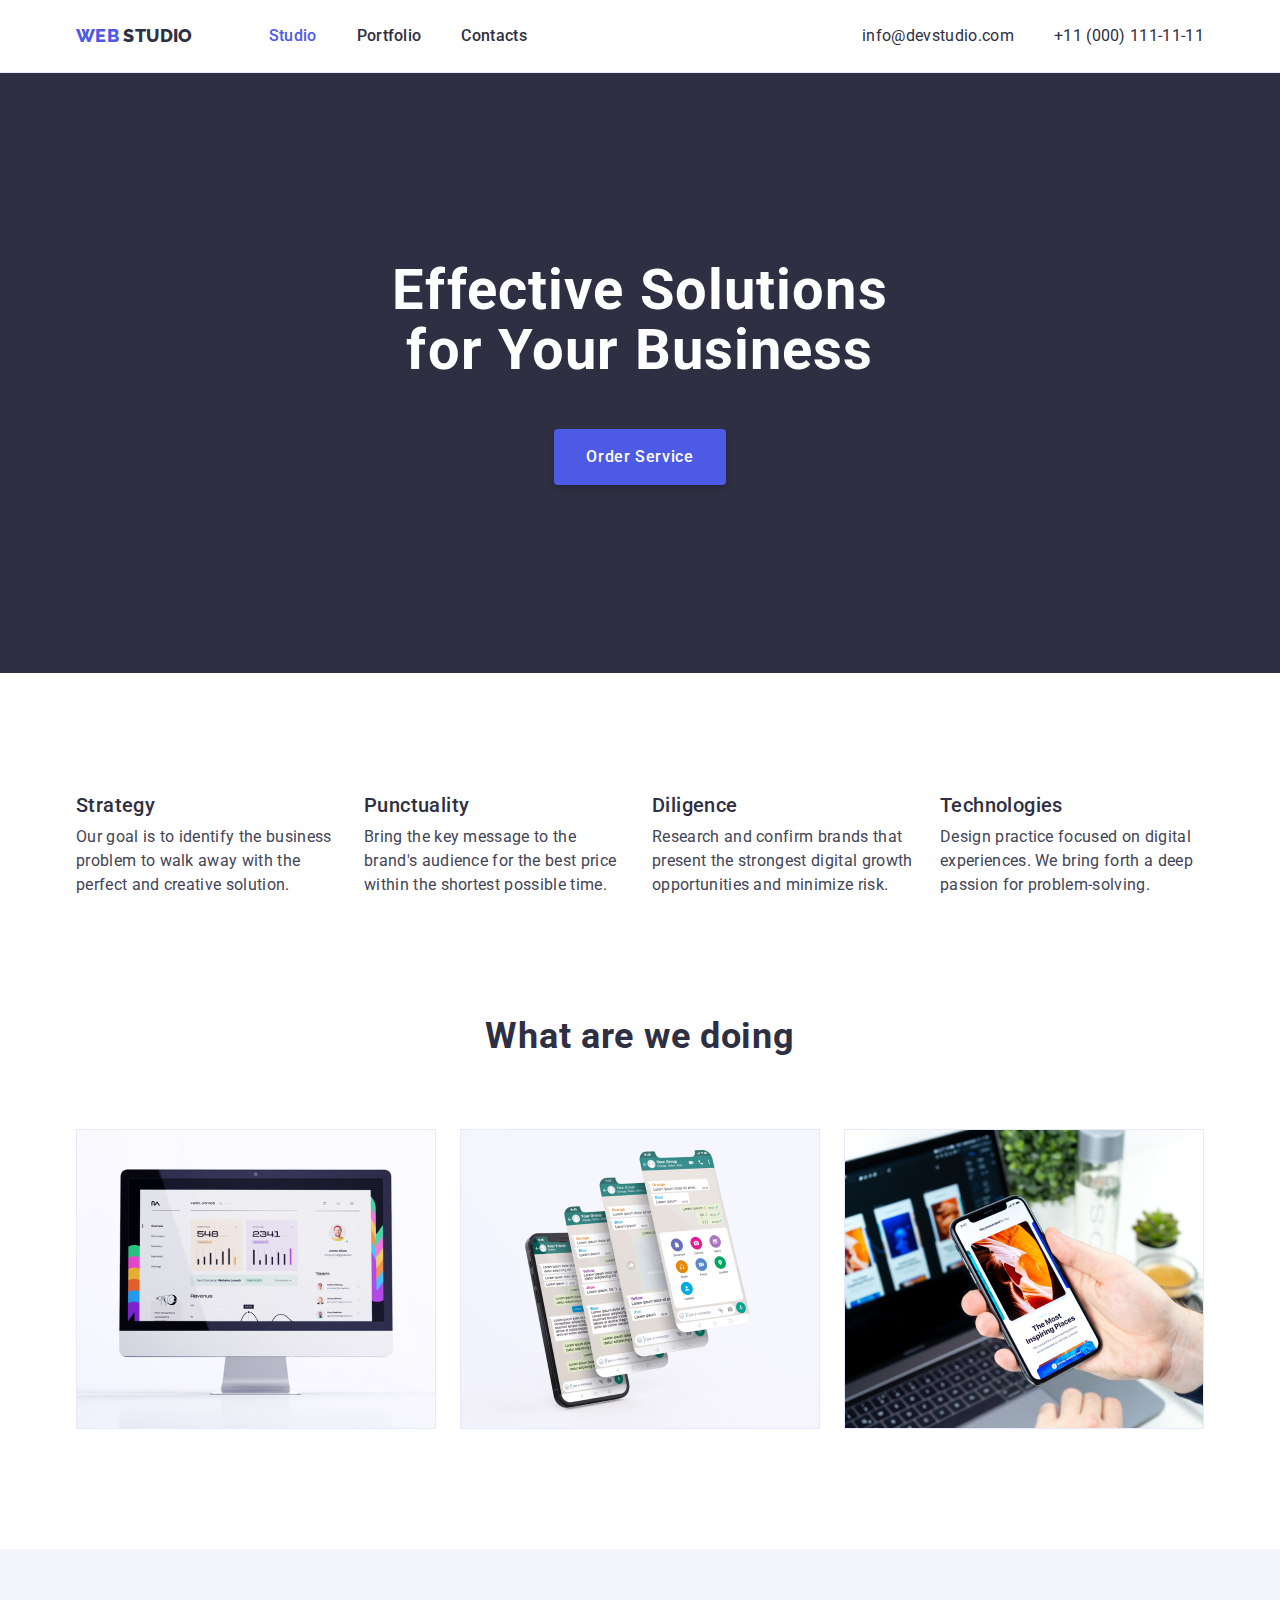
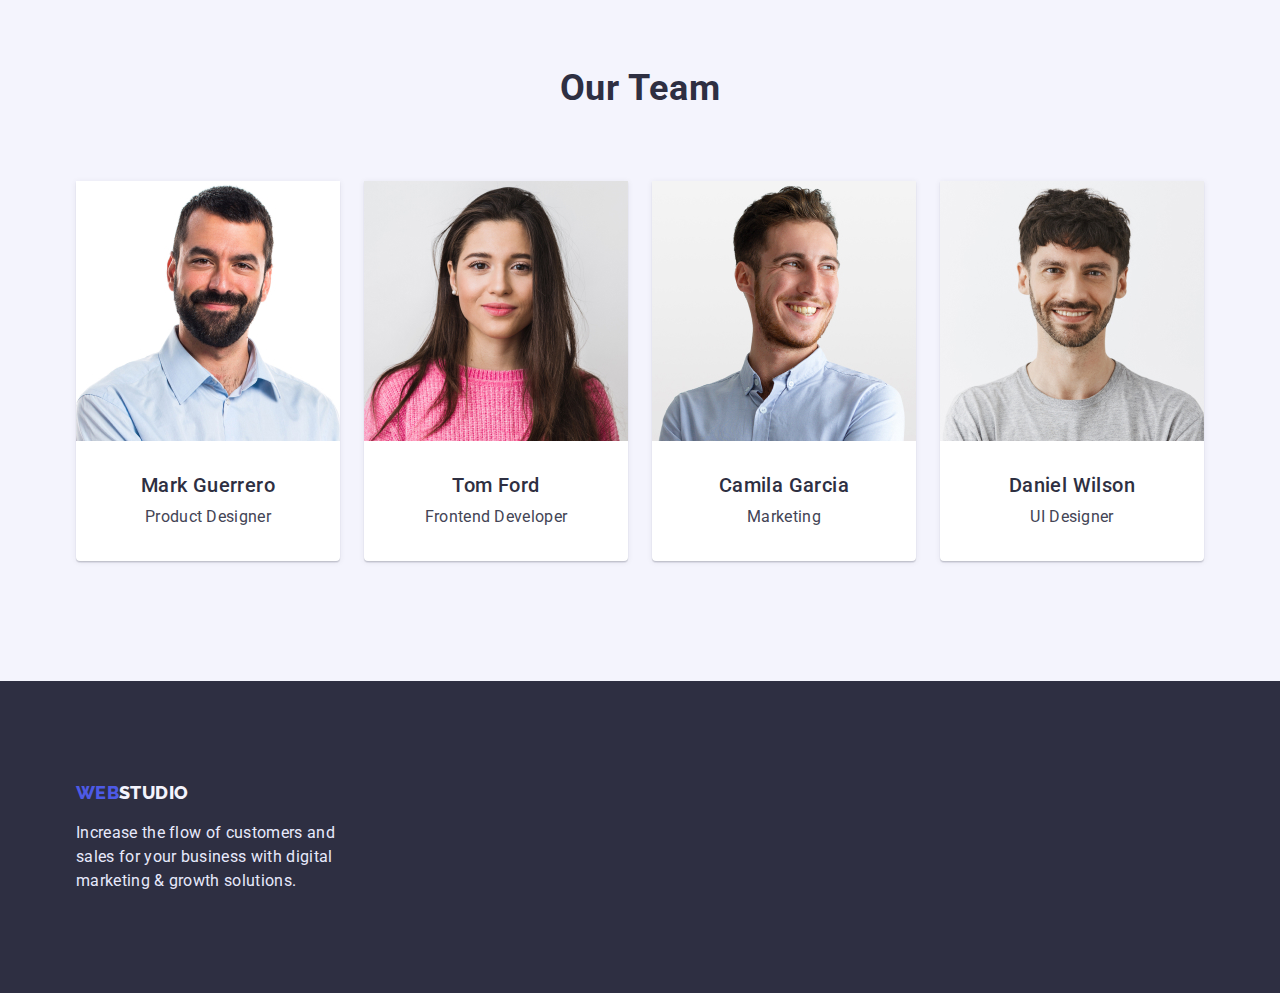
==== index.html @ 1e1773e6 "Initial commit" ====
<!DOCTYPE html>
<html lang="en">
	<head>
		<meta charset="UTF-8" />
		<meta http-equiv="X-UA-Compatible" content="IE=edge" />
		<meta name="viewport" content="width=device-width, initial-scale=1.0" />
		<title>Студія</title>
		<link rel="preconnect" href="https://fonts.googleapis.com" />
		<link rel="preconnect" href="https://fonts.gstatic.com" crossorigin />
		<link
			href="https://fonts.googleapis.com/css2?family=Raleway:wght@800&family=Roboto:wght@400;500;700;900&display=swap"
			rel="stylesheet"
		/>
		<link
			rel="stylesheet"
			href="https://cdnjs.cloudflare.com/ajax/libs/modern-normalize/1.1.0/modern-normalize.min.css"
		/>
		<link rel="stylesheet" href="./css/styles.css" />
	</head>
	<body>
		<header class="header-forborder">
			<div class="container header-full">
				<nav class="header">
					<a href="index.html" class="logo">
						<span>WEB</span>
						STUDIO
					</a>
					<ul class="header-nav">
						<li><a href="index.html" class="current">Studio</a></li>
						<li><a href="portfolio.html">Portfolio</a></li>
						<li><a href="#">Contacts</a></li>
					</ul>
				</nav>
				<ul class="contacts">
					<li><a href="mailto:info@devstudio.com">info@devstudio.com</a></li>
					<li><a href="tel:+110001111111">+11 (000) 111-11-11</a></li>
				</ul>
			</div>
		</header>
		<main>
			<section class="business">
				<div class="business-inside container">
					<h1>Effective Solutions for Your Business</h1>
					<button type="button" class="button-order">Order Service</button>
				</div>
			</section>
			<section class="advantages">
				<div class="container">
					<h2 class="visually-hidden">Our advantages</h2>
					<ul>
						<li class="advantages-content">
							<h3>Strategy</h3>
							<p class="advantages-text">
								Our goal is to identify the business problem to walk away with the perfect and creative solution.
							</p>
						</li>
						<li class="advantages-content">
							<h3>Punctuality</h3>
							<p class="advantages-text">
								Bring the key message to the brand's audience for the best price within the shortest possible time.
							</p>
						</li>
						<li class="advantages-content">
							<h3>Diligence</h3>
							<p class="advantages-text">
								Research and confirm brands that present the strongest digital growth opportunities and minimize risk.
							</p>
						</li>
						<li class="advantages-content">
							<h3>Technologies</h3>
							<p class="advantages-text">
								Design practice focused on digital experiences. We bring forth a deep passion for problem-solving.
							</p>
						</li>
					</ul>
				</div>
			</section>
			<section class="what-doing">
				<div class="container">
					<h2>What are we doing</h2>
					<ul class="what-doing-img">
						<li><img src="./images/img1.jpg" alt="Sites" width="360" /></li>
						<li><img src="./images/img2.jpg" alt="Apps" width="360" /></li>
						<li><img src="./images/img3.jpg" alt="Landin pages" width="360" /></li>
					</ul>
				</div>
			</section>
			<section class="team">
				<div class="container">
					<h2>Our Team</h2>

					<ul>
						<li>
							<img src="./images/team1.jpg" alt="Photo of Mark Guerrero" width="264" />
							<div class="team-card-content">
								<h3>Mark Guerrero</h3>
								<p>Product Designer</p>
							</div>
						</li>
						<li>
							<img src="./images/team2.jpg" alt="Photo of Tom Ford" width="264" />
							<div class="team-card-content">
								<h3>Tom Ford</h3>
								<p>Frontend Developer</p>
							</div>
						</li>
						<li>
							<img src="./images/team3.jpg" alt="Photo of Camila Garcia" width="264" />
							<div class="team-card-content">
								<h3>Camila Garcia</h3>
								<p>Marketing</p>
							</div>
						</li>
						<li>
							<img src="./images/team4.jpg" alt="Photo of Daniel Wilson" width="264" />
							<div class="team-card-content">
								<h3>Daniel Wilson</h3>
								<p>UI Designer</p>
							</div>
						</li>
					</ul>
				</div>
			</section>
		</main>
		<footer>
			<div class="container">
				<a href="index.html" class="logo">
					<span>WEB</span>
					STUDIO
				</a>
				<p class="footer-text">
					Increase the flow of customers and sales for your business with digital marketing & growth solutions.
				</p>
			</div>
		</footer>
	</body>
</html>
---- css/styles.css ----
:root {
	--main-font: "Roboto", sans-serif;
	--secondary-font: "Raleway", sans-serif;

	--primary-bgc: #ffffff;
	--primary-text-color: #ffffff;
	--main-dark: #434455;
	--color-header: #2e2f42;
	--color-h: #2e2f42;
	--footer-bgc: #2e2f42;
	--footer-logo-color: #f4f4fd;
	--footer-text-color: #e7e9fc;
	--portfolio-team-bgc: #f4f4fd;
	--main-blue: #4d5ae5;
	--button-after: #404bbf;
	--order-button-hover: #404bbf;
	--nav-active: #404bbf;

	--card-left-gap: 24px;
	--card-top-gap: 48px;
}

/* Container */

.container {
	margin: 0 auto;
	padding: 0 15px;
	width: 1158px;
}

/* стилі = 0 */

h1,
h2,
h3,
h4,
h5,
h6,
ul,
p {
	margin: 0;
	padding: 0;
}

img {
	display: block;
	max-width: 100%;
	height: auto;
}

.section {
	padding-top: 120px;
	padding-bottom: 120px;
}

body {
	font-family: var(--main-font);
	color: var(--main-dark);
	background-color: var(--primary-bgc);
	font-size: 16px;
	letter-spacing: 0.02em;
}
.logo {
	font-family: var(--secondary-font);
	font-weight: 800;
	font-size: 18px;
	line-height: 1.3333;
	letter-spacing: 0.02em;
	color: var(--color-header);

	display: flex;
	margin-right: 76px;
}
footer .logo {
	color: var(--footer-logo-color);

	margin-bottom: 16px;
}
.logo > span {
	color: var(--main-blue);
}
.logo:visited {
	color: var(--color-header);
}
footer .logo:visited {
	color: var(--footer-logo-color);
}

.header-full {
	display: flex;
	align-items: center;
}

.header {
	display: flex;
}
.header-nav {
	display: flex;

	font-weight: 500;
}

.header-forborder {
	border-bottom: 1px solid var(--footer-text-color);
}

.contacts {
	display: flex;

	margin-left: auto;
}
.contacts li + li {
	margin-left: 40px;
}
.header-full a {
	padding: 24px 0;
	display: block;
}
.header-nav li:not(:last-child) {
	margin-right: 40px;
}

.header-nav a,
.contacts a {
	color: var(--color-header);

	line-height: 1.5;
}

.header-nav a.current {
	color: var(--main-blue);
}

.header-nav a:active,
.header-nav a:focus,
.contacts a:active,
.contacts a:focus,
.header-nav a:hover,
.contacts a:hover {
	color: var(--nav-active);
}

p {
	line-height: 1.5;
}

li {
	list-style-type: none;
}
a {
	text-decoration: none;
}
.business,
footer {
	background-color: var(--footer-bgc);
}
.business {
	padding: 188px 0;
	text-align: center;
}
.business h1 {
	font-weight: 700;
	font-size: 56px;
	line-height: 1.07;
	letter-spacing: 0.02em;
	color: var(--primary-text-color);

	width: 496px;
	margin-bottom: 48px;
	display: block;

	margin-left: auto;
	margin-right: auto;
}

.button-order {
	display: inline-block;
	min-width: 169px;
	height: 56px;

	font-weight: 500;
	color: var(--primary-text-color);
	background-color: var(--main-blue);
	cursor: pointer;
	font-family: var(--main-font);
	font-weight: 500;
	font-size: 16px;
	line-height: 1.5;
	letter-spacing: 0.04em;
	text-align: center;

	border: 0;
	padding: 16px 32px;
	box-shadow: 0px 4px 4px rgba(0, 0, 0, 0.15);
	border-radius: 4px;
}
.button-order:hover {
	background-color: var(--order-button-hover);
}

.advantages {
	padding: 120px 0;
}
.advantages ul {
	display: flex;
	gap: 24px;
}
.advantages-content {
	width: 264px;
}

.advantages-content h3 {
	margin-bottom: 8px;
}
.advantages-text {
	line-height: 1.5;
}

.what-doing-img {
	display: flex;
}
.what-doing-img li + li {
	margin-left: 24px;
}

.what-doing {
	padding-bottom: 120px;
}

.h2-team-centet {
	text-align: center;
}

.team ul {
	display: flex;
}

.team li {
	width: 264px;
	background-color: var(--primary-bgc);
	box-shadow: 0px 1px 6px rgba(46, 47, 66, 0.08), 0px 1px 1px rgba(46, 47, 66, 0.16), 0px 2px 1px rgba(46, 47, 66, 0.08);
	border-radius: 0px 0px 4px 4px;
}

.team li + li {
	margin-left: 24px;
}

.advantages h2,
.what-doing h2,
.team h2 {
	font-weight: 700;
	font-size: 36px;
	line-height: 1.11;
	letter-spacing: 0.02em;
	color: var(--color-h);
	text-align: center;

	margin-bottom: 72px;
}

.team-card-content {
	padding: 32px 16px;
	text-align: center;
}
.advantages h3,
.team h3 {
	font-weight: 500;
	font-size: 20px;
	line-height: 1.2;
	letter-spacing: 0.02em;
	color: var(--color-h);

	margin-bottom: 8px;
}

.portfolio {
	display: flex;
	margin-bottom: 72px;
	justify-content: center;
}
.portfolio li:not(:last-child) {
	margin-right: 24px;
}
.portfolio-btn {
	box-shadow: 0px 3px 1px rgba(0, 0, 0, 0.1), 0px 2px 1px rgba(0, 0, 0, 0.08), 0px 2px 2px rgba(0, 0, 0, 0.12);
	border-radius: 4px;
	border: 0;
	padding: 12px 24px;

	background-color: var(--portfolio-team-bgc);
	font-weight: 500;
	color: var(--main-blue);
	cursor: pointer;

	font-family: var(--main-font);
	font-weight: 500;
	font-size: 16px;
	line-height: 1.5;
	letter-spacing: 0.04em;
}

.portfolio-btn:hover,
.portfolio-btn:focus {
	color: var(--primary-text-color);
	background-color: var(--main-blue);
}
.cards h2 {
	font-weight: 500;
	font-size: 20px;
	line-height: 1.2;
	letter-spacing: 0.02em;
}
.cards h3 {
	line-height: 1.5;
}

.main-cards {
	padding-top: 96px;
	padding-bottom: 120px;
}

.cards {
	display: flex;
	flex-wrap: wrap;
	gap: 48px 24px;
}

.card-content {
	padding-top: 32px;
	padding-left: 16px;
	padding-bottom: 32px;
	border: 1px solid var(--footer-text-color);
	border-top: 0;
}

.item h2 {
	margin-bottom: 8px;
}

.team {
	background-color: var(--portfolio-team-bgc);
	padding-bottom: 120px;
	padding-top: 120px;
}

footer {
	padding-top: 100px;
	padding-bottom: 100px;
}

.footer-text {
	color: var(--footer-text-color);
	line-height: 1.5;
	width: 264px;
}

.visually-hidden {
	position: absolute;
	width: 1px;
	height: 1px;
	margin: -1px;
	border: 0;
	padding: 0;

	white-space: nowrap;
	clip-path: inset(100%);
	clip: rect(0 0 0 0);
	overflow: hidden;
}
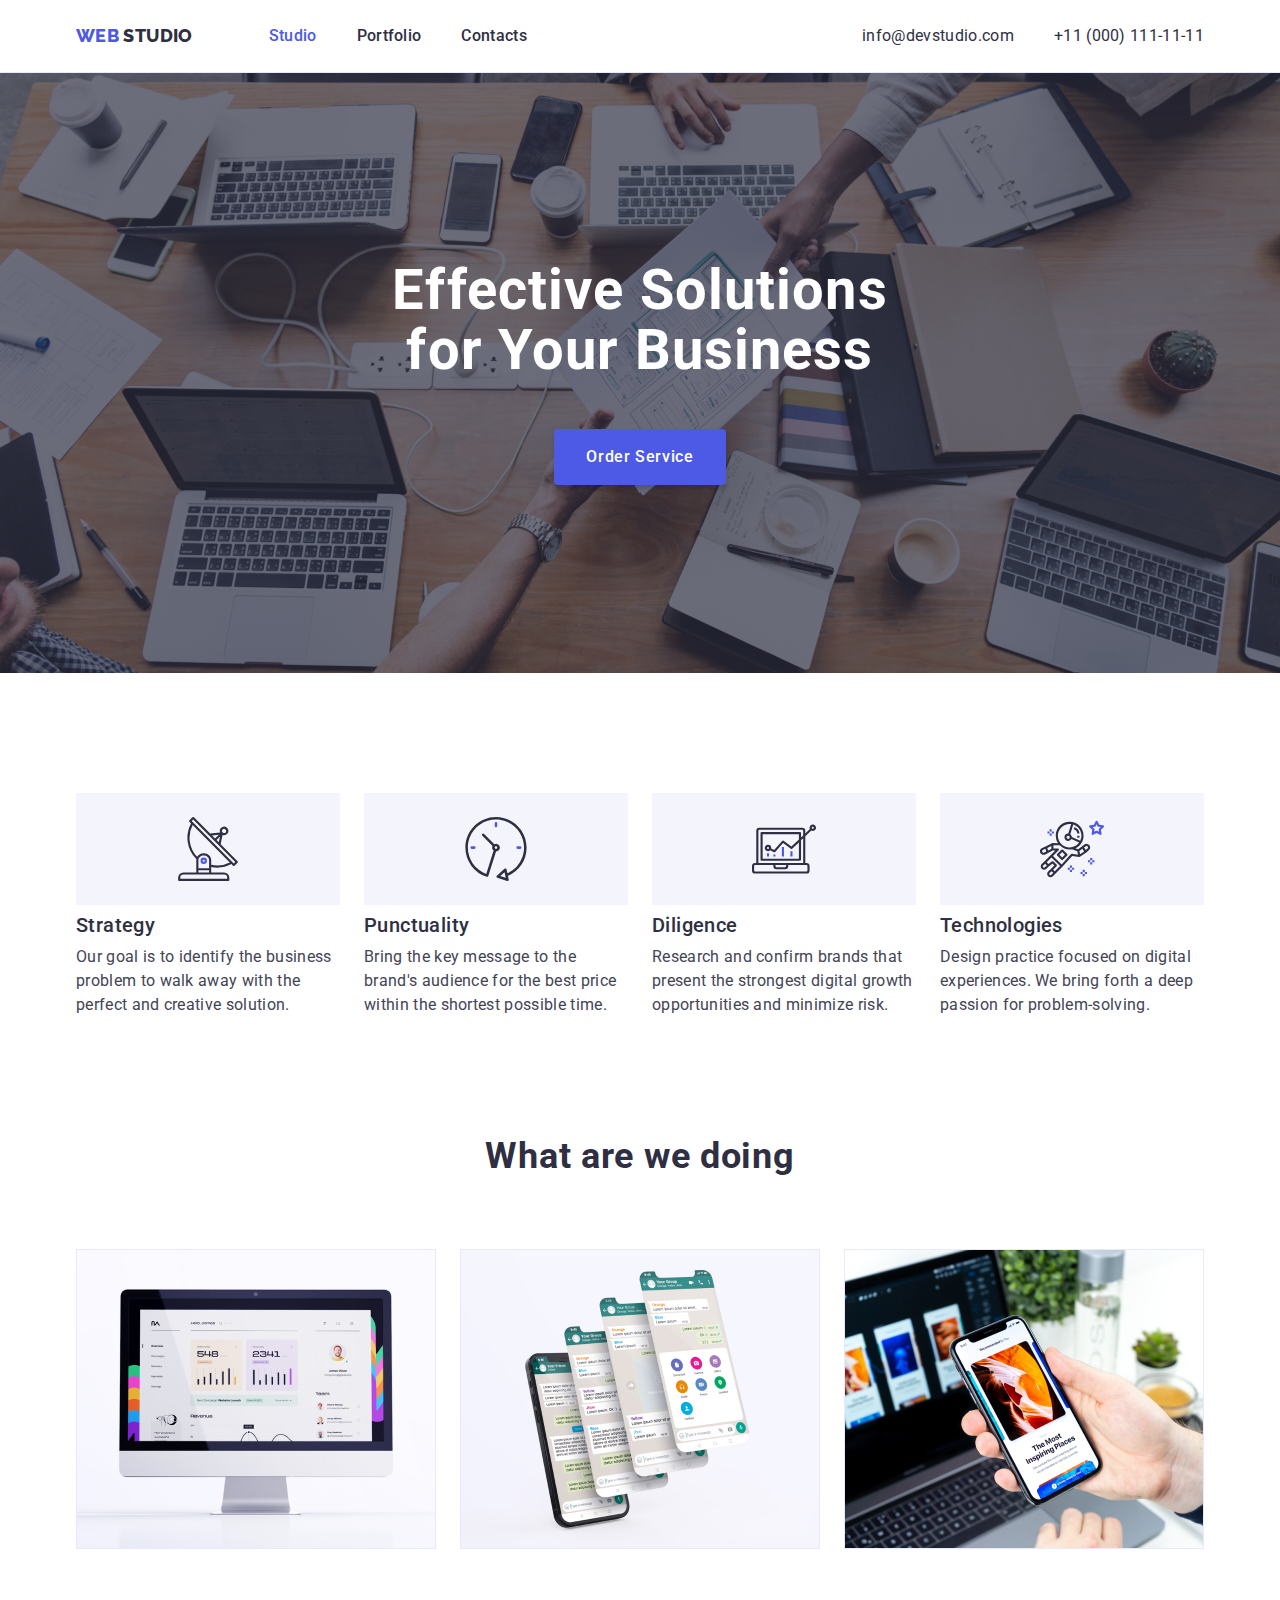
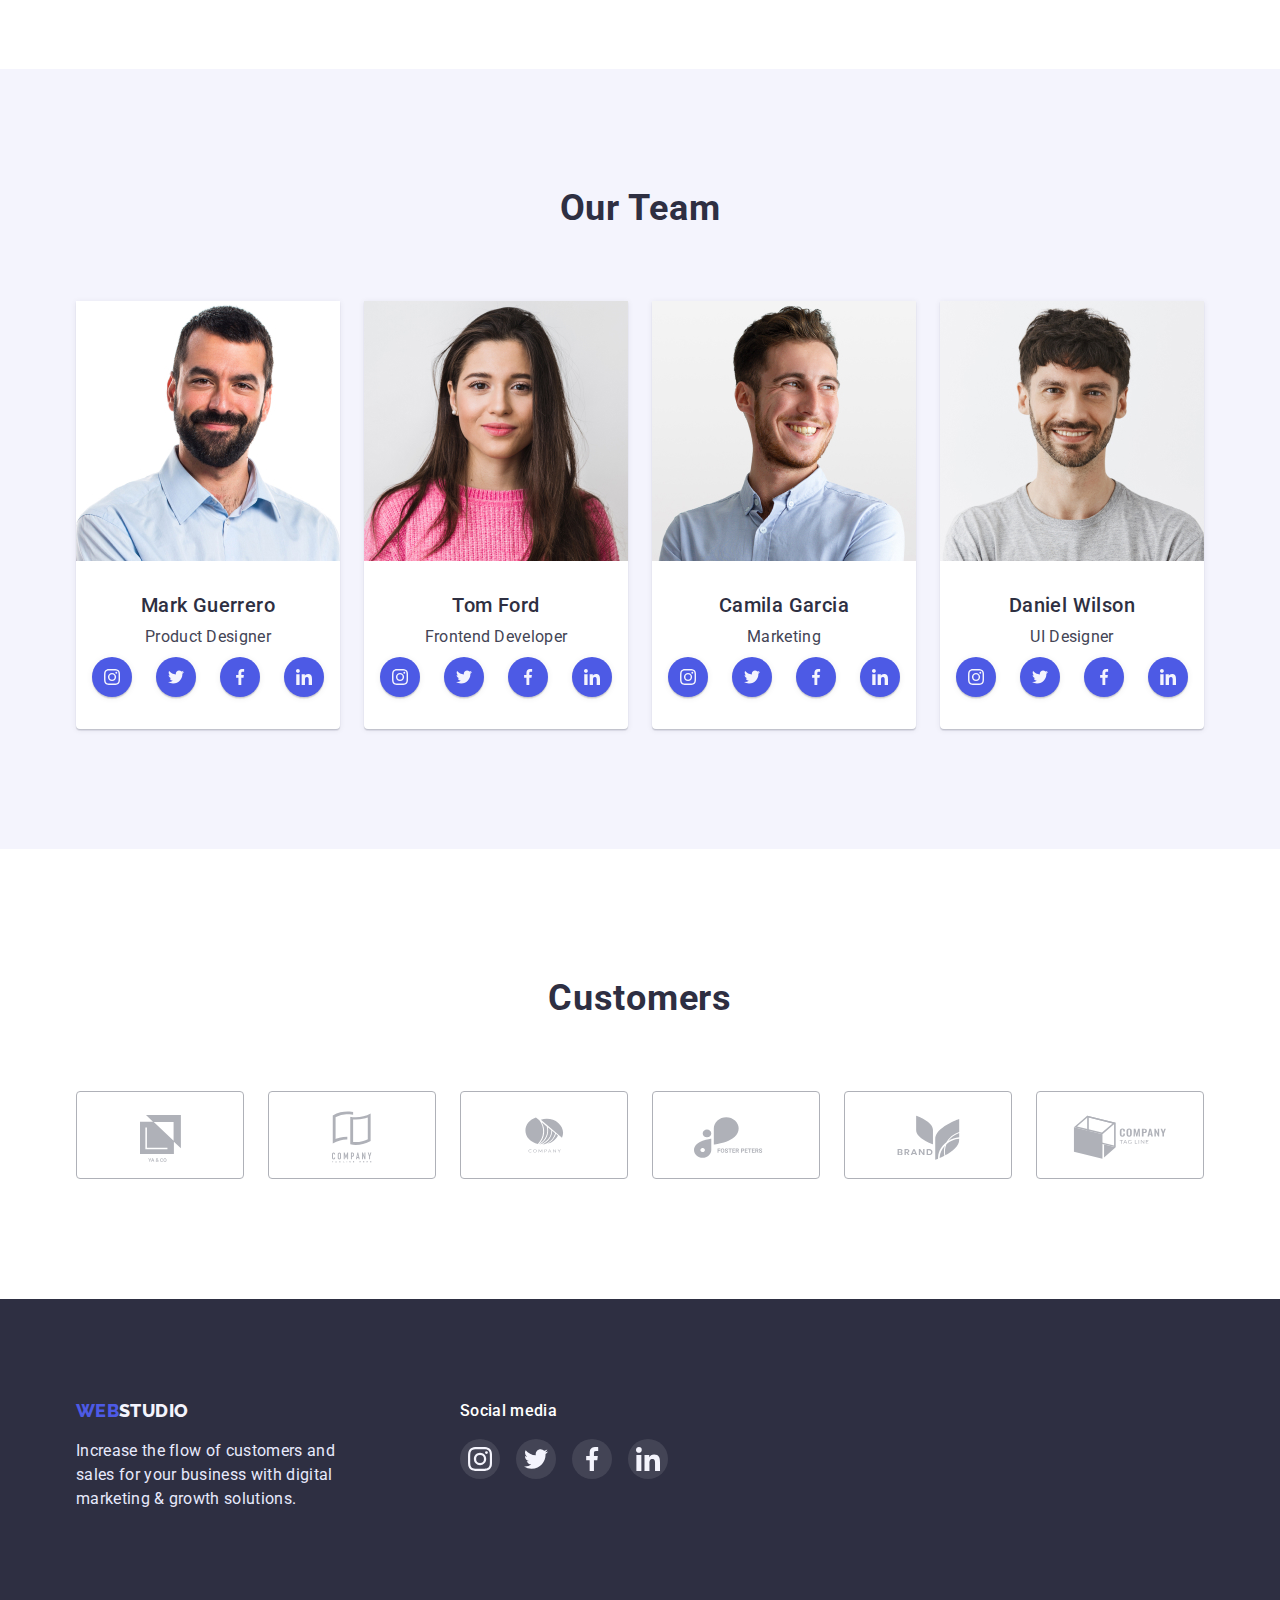
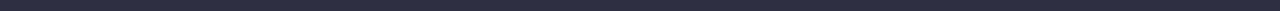
==== commit 3983ffa0: "23.01" ====
--- a/index.html
+++ b/index.html
@@ -48,25 +48,45 @@
 				<div class="container">
 					<h2 class="visually-hidden">Our advantages</h2>
 					<ul>
-						<li class="advantages-content">
+						<li class="advantages-content adv-strategy">
+							<div class="adv-sec-for-icons">
+								<svg class="adv-icons">
+									<use href="./images/icons.svg#icon-antenna"></use>
+								</svg>
+							</div>
 							<h3>Strategy</h3>
 							<p class="advantages-text">
 								Our goal is to identify the business problem to walk away with the perfect and creative solution.
 							</p>
 						</li>
-						<li class="advantages-content">
+						<li class="advantages-content adv-punctuality">
+							<div class="adv-sec-for-icons">
+								<svg class="adv-icons">
+									<use href="./images/icons.svg#icon-clock"></use>
+								</svg>
+							</div>
 							<h3>Punctuality</h3>
 							<p class="advantages-text">
 								Bring the key message to the brand's audience for the best price within the shortest possible time.
 							</p>
 						</li>
-						<li class="advantages-content">
+						<li class="advantages-content adv-diligence">
+							<div class="adv-sec-for-icons">
+								<svg class="adv-icons">
+									<use href="./images/icons.svg#icon-diagram"></use>
+								</svg>
+							</div>
 							<h3>Diligence</h3>
 							<p class="advantages-text">
 								Research and confirm brands that present the strongest digital growth opportunities and minimize risk.
 							</p>
 						</li>
-						<li class="advantages-content">
+						<li class="advantages-content adv-technologies">
+							<div class="adv-sec-for-icons">
+								<svg class="adv-icons">
+									<use href="./images/icons.svg#icon-astronaut"></use>
+								</svg>
+							</div>
 							<h3>Technologies</h3>
 							<p class="advantages-text">
 								Design practice focused on digital experiences. We bring forth a deep passion for problem-solving.
@@ -95,6 +115,28 @@
 							<div class="team-card-content">
 								<h3>Mark Guerrero</h3>
 								<p>Product Designer</p>
+								<ul class="team-media">
+									<li class="team-soc">
+										<svg class="team-soc-icon">
+											<use href="./images/icons.svg#icon-instagram"></use>
+										</svg>
+									</li>
+									<li class="team-soc">
+										<svg class="team-soc-icon">
+											<use href="./images/icons.svg#icon-twitter"></use>
+										</svg>
+									</li>
+									<li class="team-soc">
+										<svg class="team-soc-icon">
+											<use href="./images/icons.svg#icon-facebook"></use>
+										</svg>
+									</li>
+									<li class="team-soc">
+										<svg class="team-soc-icon">
+											<use href="./images/icons.svg#icon-linkedin"></use>
+										</svg>
+									</li>
+								</ul>
 							</div>
 						</li>
 						<li>
@@ -102,6 +144,28 @@
 							<div class="team-card-content">
 								<h3>Tom Ford</h3>
 								<p>Frontend Developer</p>
+								<ul class="team-media">
+									<li class="team-soc">
+										<svg class="team-soc-icon">
+											<use href="./images/icons.svg#icon-instagram"></use>
+										</svg>
+									</li>
+									<li class="team-soc">
+										<svg class="team-soc-icon">
+											<use href="./images/icons.svg#icon-twitter"></use>
+										</svg>
+									</li>
+									<li class="team-soc">
+										<svg class="team-soc-icon">
+											<use href="./images/icons.svg#icon-facebook"></use>
+										</svg>
+									</li>
+									<li class="team-soc">
+										<svg class="team-soc-icon">
+											<use href="./images/icons.svg#icon-linkedin"></use>
+										</svg>
+									</li>
+								</ul>
 							</div>
 						</li>
 						<li>
@@ -109,6 +173,28 @@
 							<div class="team-card-content">
 								<h3>Camila Garcia</h3>
 								<p>Marketing</p>
+								<ul class="team-media">
+									<li class="team-soc">
+										<svg class="team-soc-icon">
+											<use href="./images/icons.svg#icon-instagram"></use>
+										</svg>
+									</li>
+									<li class="team-soc">
+										<svg class="team-soc-icon">
+											<use href="./images/icons.svg#icon-twitter"></use>
+										</svg>
+									</li>
+									<li class="team-soc">
+										<svg class="team-soc-icon">
+											<use href="./images/icons.svg#icon-facebook"></use>
+										</svg>
+									</li>
+									<li class="team-soc">
+										<svg class="team-soc-icon">
+											<use href="./images/icons.svg#icon-linkedin"></use>
+										</svg>
+									</li>
+								</ul>
 							</div>
 						</li>
 						<li>
@@ -116,7 +202,66 @@
 							<div class="team-card-content">
 								<h3>Daniel Wilson</h3>
 								<p>UI Designer</p>
-							</div>
+								<ul class="team-media">
+									<li class="team-soc">
+										<svg class="team-soc-icon">
+											<use href="./images/icons.svg#icon-instagram"></use>
+										</svg>
+									</li>
+									<li class="team-soc">
+										<svg class="team-soc-icon">
+											<use href="./images/icons.svg#icon-twitter"></use>
+										</svg>
+									</li>
+									<li class="team-soc">
+										<svg class="team-soc-icon">
+											<use href="./images/icons.svg#icon-facebook"></use>
+										</svg>
+									</li>
+									<li class="team-soc">
+										<svg class="team-soc-icon">
+											<use href="./images/icons.svg#icon-linkedin"></use>
+										</svg>
+									</li>
+								</ul>
+							</div>
+						</li>
+					</ul>
+				</div>
+			</section>
+			<section class="customers">
+				<div class="container">
+					<h2>Customers</h2>
+					<ul class="customers-list">
+						<li class="custom-content">
+							<svg class="custom-icon-1 custom-icons">
+								<use href="./images/icons.svg#icon-group-1"></use>
+							</svg>
+						</li>
+						<li class="custom-content">
+							<svg class="custom-icon-2 custom-icons">
+								<use href="./images/icons.svg#icon-group-2"></use>
+							</svg>
+						</li>
+						<li class="custom-content">
+							<svg class="custom-icon-3 custom-icons">
+								<use href="./images/icons.svg#icon-group-3"></use>
+							</svg>
+						</li>
+						<li class="custom-content">
+							<svg class="custom-icon-4 custom-icons">
+								<use href="./images/icons.svg#icon-group-4"></use>
+							</svg>
+						</li>
+						<li class="custom-content">
+							<svg class="custom-icon-5 custom-icons">
+								<use href="./images/icons.svg#icon-group-5"></use>
+							</svg>
+						</li>
+						<li class="custom-content">
+							<svg class="custom-icon-6 custom-icons">
+								<use href="./images/icons.svg#icon-group-6"></use>
+							</svg>
 						</li>
 					</ul>
 				</div>
@@ -124,13 +269,42 @@
 		</main>
 		<footer>
 			<div class="container">
-				<a href="index.html" class="logo">
-					<span>WEB</span>
-					STUDIO
-				</a>
-				<p class="footer-text">
-					Increase the flow of customers and sales for your business with digital marketing & growth solutions.
-				</p>
+				<ul class="footer-content">
+					<li class="footer-logo">
+						<a href="index.html" class="logo">
+							<span>WEB</span>
+							STUDIO
+						</a>
+						<p class="footer-text">
+							Increase the flow of customers and sales for your business with digital marketing & growth solutions.
+						</p>
+					</li>
+					<li class="footer-media">
+						<p class="footer-text-media">Social media</p>
+						<ul class="footer-soc-media">
+							<li class="footer-soc-medias">
+								<svg class="soc-medias-icon">
+									<use href="./images/icons.svg#icon-instagram"></use>
+								</svg>
+							</li>
+							<li class="footer-soc-medias">
+								<svg class="soc-medias-icon">
+									<use href="./images/icons.svg#icon-twitter"></use>
+								</svg>
+							</li>
+							<li class="footer-soc-medias">
+								<svg class="soc-medias-icon">
+									<use href="./images/icons.svg#icon-facebook"></use>
+								</svg>
+							</li>
+							<li class="footer-soc-medias">
+								<svg class="soc-medias-icon">
+									<use href="./images/icons.svg#icon-linkedin"></use>
+								</svg>
+							</li>
+						</ul>
+					</li>
+				</ul>
 			</div>
 		</footer>
 	</body>
--- a/css/styles.css
+++ b/css/styles.css
@@ -15,6 +15,9 @@
 	--button-after: #404bbf;
 	--order-button-hover: #404bbf;
 	--nav-active: #404bbf;
+	--icons: #afb1b8;
+	--icons-after: #404bbf;
+	--footer-medias-hover: #31d0aa;
 
 	--card-left-gap: 24px;
 	--card-top-gap: 48px;
@@ -157,7 +160,18 @@
 .business {
 	padding: 188px 0;
 	text-align: center;
-}
+	height: 600px;
+	max-width: 1440px;
+	margin-left: auto;
+	margin-right: auto;
+
+	background-image: linear-gradient(to right, rgba(46, 47, 66, 0.7), rgba(46, 47, 66, 0.7)),
+		url("../images/hero-bg-office.jpg");
+	background-size: cover;
+	background-repeat: no-repeat;
+	background-position: center;
+}
+
 .business h1 {
 	font-weight: 700;
 	font-size: 56px;
@@ -216,6 +230,20 @@
 	line-height: 1.5;
 }
 
+.adv-sec-for-icons {
+	display: flex;
+	height: 112px;
+	background-color: var(--portfolio-team-bgc);
+	margin-bottom: 8px;
+}
+
+.adv-icons {
+	display: block;
+	height: 64px;
+	width: 64px;
+	margin: auto;
+}
+
 .what-doing-img {
 	display: flex;
 }
@@ -246,9 +274,35 @@
 	margin-left: 24px;
 }
 
+.team-media {
+	display: flex;
+}
+
+.team-media .team-soc {
+	display: inline-block;
+	width: 40px;
+	height: 40px;
+	border-radius: 50%;
+	background-color: var(--main-blue);
+	padding-top: 12px;
+}
+
+.team-media .team-soc:active,
+.team-media .team-soc:hover {
+	background-color: var(--button-after);
+	cursor: pointer;
+}
+
+.team-soc-icon {
+	display: inline-block;
+	height: 16px;
+	width: 16px;
+}
+
 .advantages h2,
 .what-doing h2,
-.team h2 {
+.team h2,
+.customers h2 {
 	font-weight: 700;
 	font-size: 36px;
 	line-height: 1.11;
@@ -263,6 +317,11 @@
 	padding: 32px 16px;
 	text-align: center;
 }
+
+.team-card-content p {
+	margin-bottom: 8px;
+}
+
 .advantages h3,
 .team h3 {
 	font-weight: 500;
@@ -344,6 +403,73 @@
 	padding-top: 120px;
 }
 
+.customers h2 {
+	margin-bottom: 72px;
+	margin-top: 130px;
+}
+
+.customers-list {
+	display: flex;
+	gap: 24px;
+	margin-bottom: 120px;
+}
+
+.custom-content {
+	display: inline-block;
+	color: var(--icons);
+}
+
+.custom-content {
+	display: inline-block;
+	width: 168px;
+	height: 88px;
+	text-align: center;
+	border: 1px solid var(--icons);
+	border-radius: 4px;
+}
+
+.custom-icons {
+	fill: currentColor;
+}
+
+.custom-content:hover,
+.custom-content:active {
+	color: var(--icons-after);
+	border: 1px solid var(--icons-after);
+}
+
+.custom-icon-1 {
+	width: 41px;
+	height: 46.97px;
+	margin-top: 23px;
+}
+.custom-icon-2 {
+	width: 40px;
+	height: 52px;
+	margin-top: 19px;
+}
+.custom-icon-3 {
+	width: 44px;
+	height: 41px;
+	margin-top: 25px;
+}
+.custom-icon-4 {
+	width: 84px;
+	height: 41px;
+	margin-top: 25px;
+}
+.custom-icon-5 {
+	width: 63px;
+	height: 45px;
+	margin-top: 22.77px;
+}
+.custom-icon-6 {
+	width: 94px;
+	height: 44px;
+	margin-top: 25px;
+	margin-top: 22.77px;
+}
+
 footer {
 	padding-top: 100px;
 	padding-bottom: 100px;
@@ -353,6 +479,44 @@
 	color: var(--footer-text-color);
 	line-height: 1.5;
 	width: 264px;
+}
+
+.footer-content {
+	display: flex;
+	gap: 120px;
+}
+
+.footer-text-media {
+	font-weight: 500;
+	color: var(--primary-text-color);
+	line-height: 1.5;
+
+	margin-bottom: 16px;
+}
+
+.footer-soc-media {
+	display: flex;
+	gap: 16px;
+}
+
+.footer-soc-medias {
+	height: 40px;
+	width: 40px;
+	border-radius: 50%;
+	background-color: rgba(255, 255, 255, 0.1);
+	text-align: center;
+	padding-top: 8px;
+}
+
+.footer-soc-medias:hover,
+.footer-soc-medias:active {
+	background-color: var(--footer-medias-hover);
+	cursor: pointer;
+}
+
+.soc-medias-icon {
+	height: 24px;
+	width: 24px;
 }
 
 .visually-hidden {
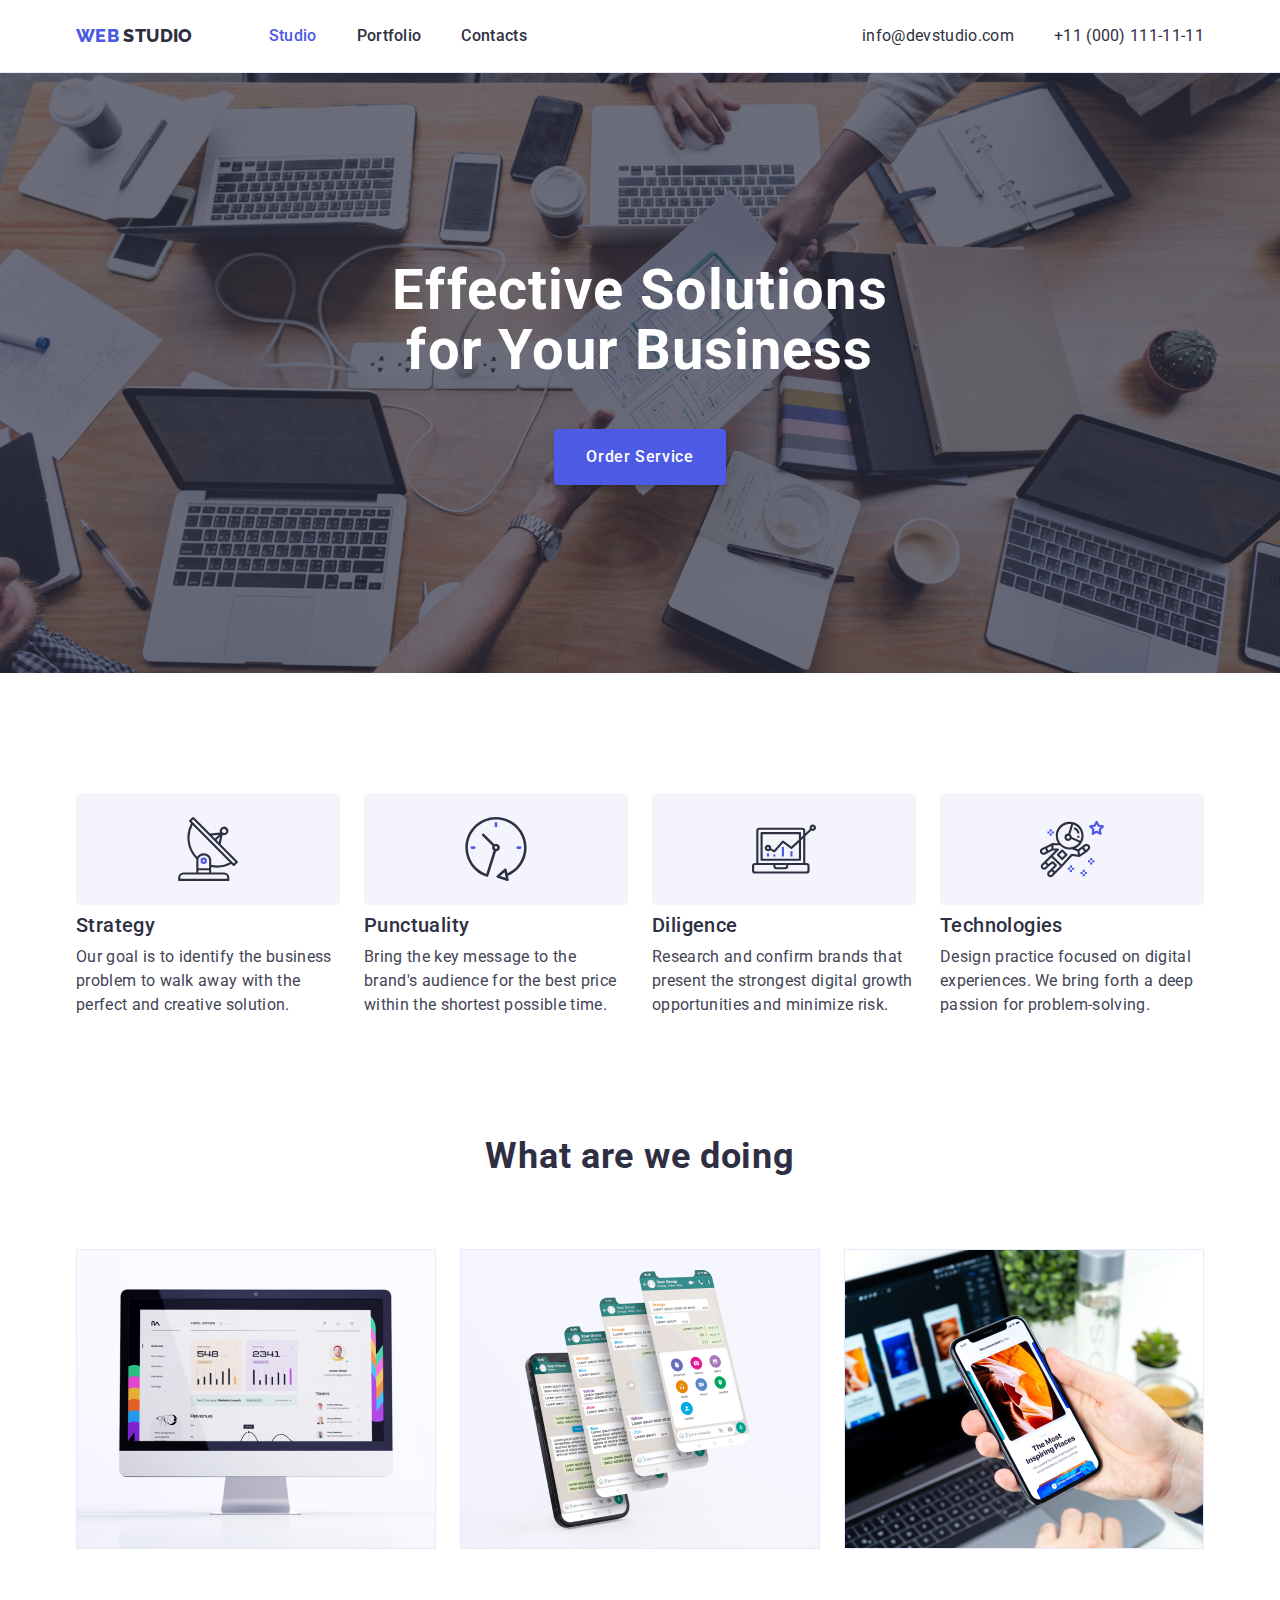
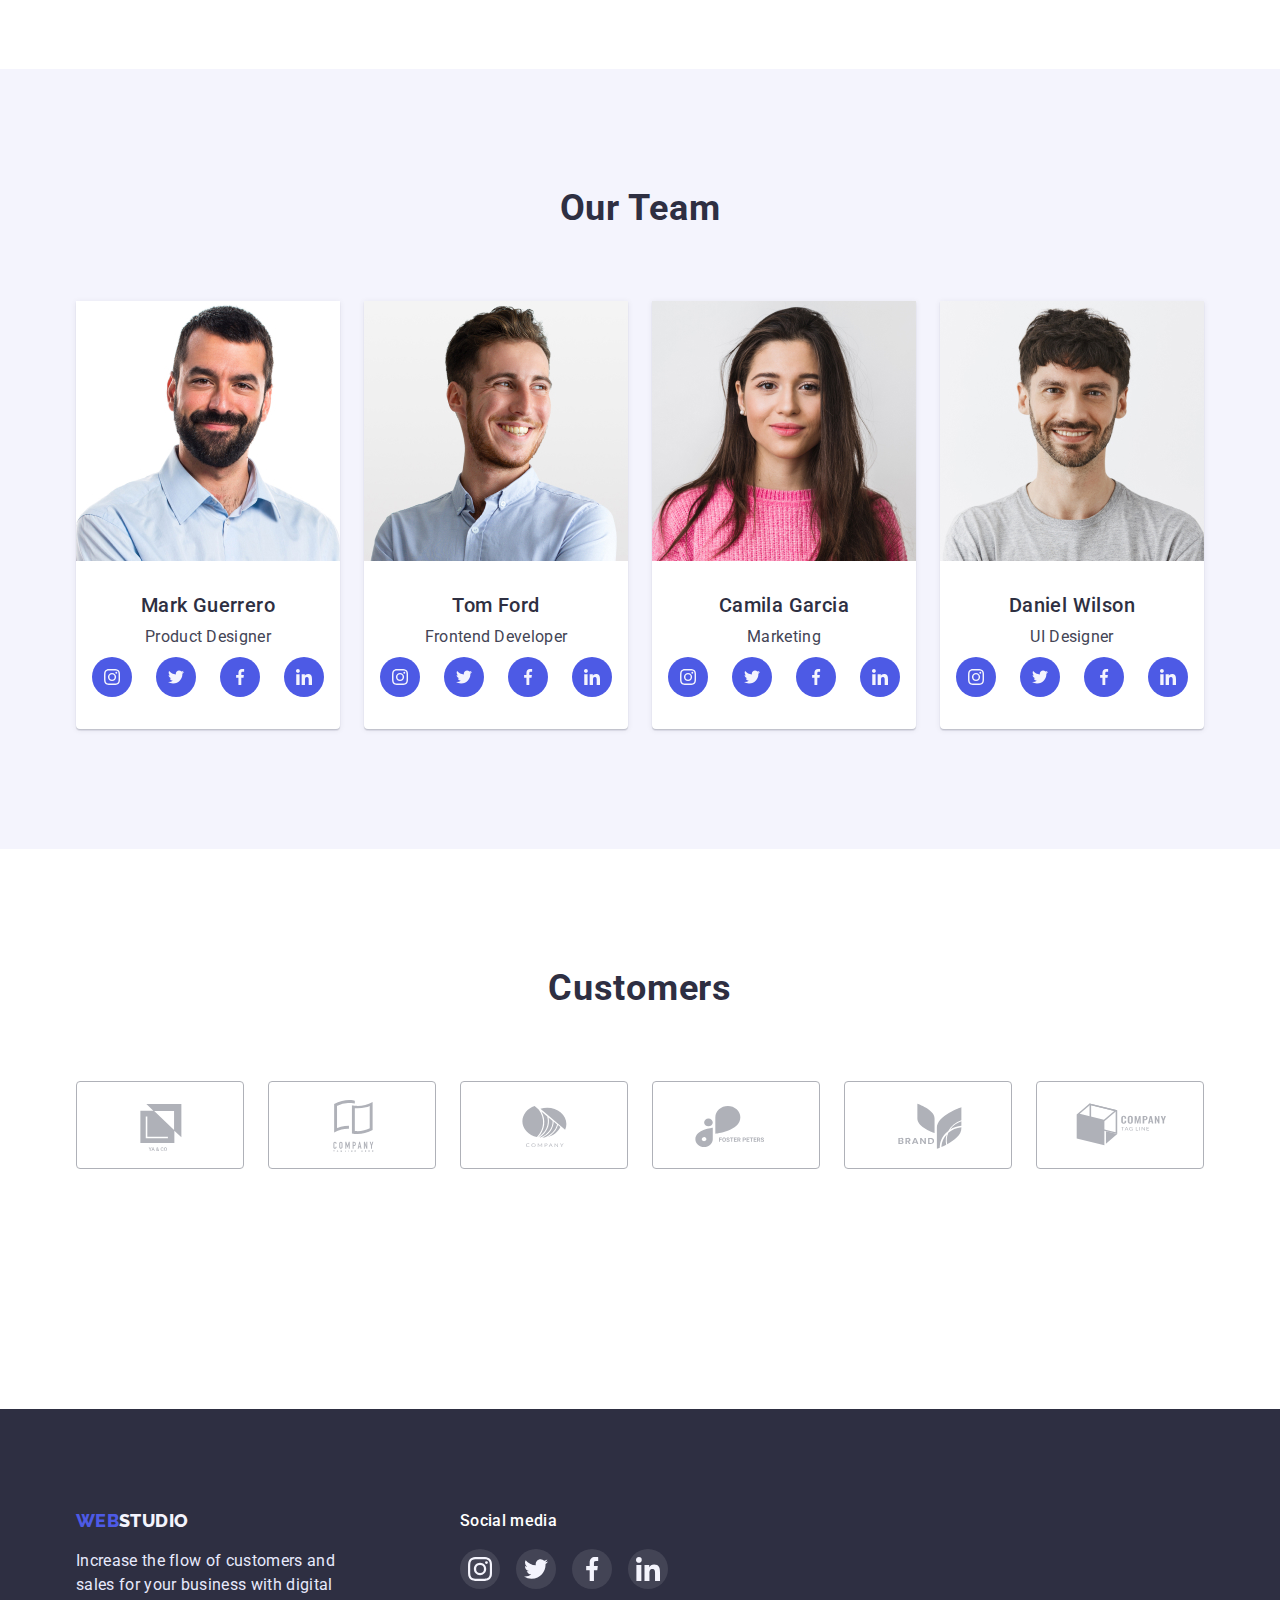
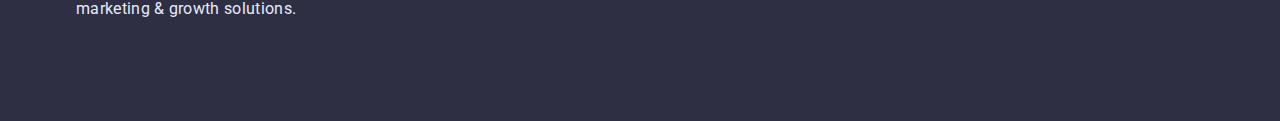
==== commit ea526045: "25-01-changed" ====
--- a/index.html
+++ b/index.html
@@ -110,117 +110,129 @@
 					<h2>Our Team</h2>
 
 					<ul>
-						<li>
+						<li class="team-card">
 							<img src="./images/team1.jpg" alt="Photo of Mark Guerrero" width="264" />
 							<div class="team-card-content">
 								<h3>Mark Guerrero</h3>
 								<p>Product Designer</p>
 								<ul class="team-media">
-									<li class="team-soc">
-										<svg class="team-soc-icon">
-											<use href="./images/icons.svg#icon-instagram"></use>
-										</svg>
-									</li>
-									<li class="team-soc">
-										<svg class="team-soc-icon">
+									<li class="team-soc-link">
+										<a href="#" class="team-soc"><svg class="team-soc-icon">
+											<a href="#"><use href="./images/icons.svg#icon-instagram"></use></a>
+										</svg></a>
+									</li>
+									<li class="team-soc-link">
+										<a href="#" class="team-soc">
+											<svg class="team-soc-icon">
 											<use href="./images/icons.svg#icon-twitter"></use>
 										</svg>
-									</li>
-									<li class="team-soc">
-										<svg class="team-soc-icon">
+										</a>
+									</li>
+									<li class="team-soc-link">
+										<a href="#" class="team-soc"><svg class="team-soc-icon">
 											<use href="./images/icons.svg#icon-facebook"></use>
-										</svg>
-									</li>
-									<li class="team-soc">
-										<svg class="team-soc-icon">
+										</svg></a>
+									</li>
+									<li class="team-soc-link">
+										<a href="#" class="team-soc"><svg class="team-soc-icon">
 											<use href="./images/icons.svg#icon-linkedin"></use>
+										</svg></a>
 										</svg>
 									</li>
 								</ul>
 							</div>
 						</li>
-						<li>
-							<img src="./images/team2.jpg" alt="Photo of Tom Ford" width="264" />
+						<li class="team-card">
+							<img src="./images/team3.jpg" alt="Photo of Tom Ford" width="264" />
 							<div class="team-card-content">
 								<h3>Tom Ford</h3>
 								<p>Frontend Developer</p>
 								<ul class="team-media">
-									<li class="team-soc">
-										<svg class="team-soc-icon">
-											<use href="./images/icons.svg#icon-instagram"></use>
-										</svg>
-									</li>
-									<li class="team-soc">
-										<svg class="team-soc-icon">
+									<li class="team-soc-link">
+										<a href="#" class="team-soc"><svg class="team-soc-icon">
+											<a href="#"><use href="./images/icons.svg#icon-instagram"></use></a>
+										</svg></a>
+									</li>
+									<li class="team-soc-link">
+										<a href="#" class="team-soc">
+											<svg class="team-soc-icon">
 											<use href="./images/icons.svg#icon-twitter"></use>
 										</svg>
-									</li>
-									<li class="team-soc">
-										<svg class="team-soc-icon">
+										</a>
+									</li>
+									<li class="team-soc-link">
+										<a href="#" class="team-soc"><svg class="team-soc-icon">
 											<use href="./images/icons.svg#icon-facebook"></use>
-										</svg>
-									</li>
-									<li class="team-soc">
-										<svg class="team-soc-icon">
+										</svg></a>
+									</li>
+									<li class="team-soc-link">
+										<a href="#" class="team-soc"><svg class="team-soc-icon">
 											<use href="./images/icons.svg#icon-linkedin"></use>
+										</svg></a>
 										</svg>
 									</li>
 								</ul>
 							</div>
 						</li>
-						<li>
-							<img src="./images/team3.jpg" alt="Photo of Camila Garcia" width="264" />
+						<li class="team-card">
+							<img src="./images/team2.jpg" alt="Photo of Camila Garcia" width="264" />
 							<div class="team-card-content">
 								<h3>Camila Garcia</h3>
 								<p>Marketing</p>
 								<ul class="team-media">
-									<li class="team-soc">
-										<svg class="team-soc-icon">
-											<use href="./images/icons.svg#icon-instagram"></use>
-										</svg>
-									</li>
-									<li class="team-soc">
-										<svg class="team-soc-icon">
+									<li class="team-soc-link">
+										<a href="#" class="team-soc"><svg class="team-soc-icon">
+											<a href="#"><use href="./images/icons.svg#icon-instagram"></use></a>
+										</svg></a>
+									</li>
+									<li class="team-soc-link">
+										<a href="#" class="team-soc">
+											<svg class="team-soc-icon">
 											<use href="./images/icons.svg#icon-twitter"></use>
 										</svg>
-									</li>
-									<li class="team-soc">
-										<svg class="team-soc-icon">
+										</a>
+									</li>
+									<li class="team-soc-link">
+										<a href="#" class="team-soc"><svg class="team-soc-icon">
 											<use href="./images/icons.svg#icon-facebook"></use>
-										</svg>
-									</li>
-									<li class="team-soc">
-										<svg class="team-soc-icon">
+										</svg></a>
+									</li>
+									<li class="team-soc-link">
+										<a href="#" class="team-soc"><svg class="team-soc-icon">
 											<use href="./images/icons.svg#icon-linkedin"></use>
+										</svg></a>
 										</svg>
 									</li>
 								</ul>
 							</div>
 						</li>
-						<li>
+						<li class="team-card">
 							<img src="./images/team4.jpg" alt="Photo of Daniel Wilson" width="264" />
 							<div class="team-card-content">
 								<h3>Daniel Wilson</h3>
 								<p>UI Designer</p>
 								<ul class="team-media">
-									<li class="team-soc">
-										<svg class="team-soc-icon">
-											<use href="./images/icons.svg#icon-instagram"></use>
-										</svg>
-									</li>
-									<li class="team-soc">
-										<svg class="team-soc-icon">
+									<li class="team-soc-link">
+										<a href="#" class="team-soc"><svg class="team-soc-icon">
+											<a href="#"><use href="./images/icons.svg#icon-instagram"></use></a>
+										</svg></a>
+									</li>
+									<li class="team-soc-link">
+										<a href="#" class="team-soc">
+											<svg class="team-soc-icon">
 											<use href="./images/icons.svg#icon-twitter"></use>
 										</svg>
-									</li>
-									<li class="team-soc">
-										<svg class="team-soc-icon">
+										</a>
+									</li>
+									<li class="team-soc-link">
+										<a href="#" class="team-soc"><svg class="team-soc-icon">
 											<use href="./images/icons.svg#icon-facebook"></use>
-										</svg>
-									</li>
-									<li class="team-soc">
-										<svg class="team-soc-icon">
+										</svg></a>
+									</li>
+									<li class="team-soc-link">
+										<a href="#" class="team-soc"><svg class="team-soc-icon">
 											<use href="./images/icons.svg#icon-linkedin"></use>
+										</svg></a>
 										</svg>
 									</li>
 								</ul>
@@ -229,39 +241,39 @@
 					</ul>
 				</div>
 			</section>
-			<section class="customers">
+			<section class="customers section">
 				<div class="container">
 					<h2>Customers</h2>
 					<ul class="customers-list">
 						<li class="custom-content">
-							<svg class="custom-icon-1 custom-icons">
+							<a href="#" class="custom-icons"><svg class="custom-icons-svg" width="104" height="56">
 								<use href="./images/icons.svg#icon-group-1"></use>
-							</svg>
-						</li>
-						<li class="custom-content">
-							<svg class="custom-icon-2 custom-icons">
+							</svg></a>
+						</li>
+						<li class="custom-content">
+							<a href="#" class="custom-icons"><svg class="custom-icons-svg" width="104" height="56">
 								<use href="./images/icons.svg#icon-group-2"></use>
-							</svg>
-						</li>
-						<li class="custom-content">
-							<svg class="custom-icon-3 custom-icons">
+							</svg></a>
+						</li>
+						<li class="custom-content">
+							<a href="#" class="custom-icons"><svg class="custom-icons-svg" width="104" height="56">
 								<use href="./images/icons.svg#icon-group-3"></use>
-							</svg>
-						</li>
-						<li class="custom-content">
-							<svg class="custom-icon-4 custom-icons">
+							</svg></a>
+						</li>
+						<li class="custom-content">
+							<a href="#" class="custom-icons"><svg class="custom-icons-svg" width="104" height="56">
 								<use href="./images/icons.svg#icon-group-4"></use>
-							</svg>
-						</li>
-						<li class="custom-content">
-							<svg class="custom-icon-5 custom-icons">
+							</svg></a>
+						</li>
+						<li class="custom-content">
+							<a href="#" class="custom-icons"><svg class="custom-icons-svg" width="104" height="56">
 								<use href="./images/icons.svg#icon-group-5"></use>
-							</svg>
-						</li>
-						<li class="custom-content">
-							<svg class="custom-icon-6 custom-icons">
+							</svg></a>
+						</li>
+						<li class="custom-content">
+							<a href="#" class="custom-icons"><svg class="custom-icons-svg" width="104" height="56">
 								<use href="./images/icons.svg#icon-group-6"></use>
-							</svg>
+							</svg></a>
 						</li>
 					</ul>
 				</div>
@@ -282,25 +294,25 @@
 					<li class="footer-media">
 						<p class="footer-text-media">Social media</p>
 						<ul class="footer-soc-media">
-							<li class="footer-soc-medias">
-								<svg class="soc-medias-icon">
+							<li>
+								<a href="#" class="footer-soc-medias"><svg class="soc-medias-icon">
 									<use href="./images/icons.svg#icon-instagram"></use>
-								</svg>
+								</svg></a>
 							</li>
-							<li class="footer-soc-medias">
-								<svg class="soc-medias-icon">
+							<li>
+								<a href="#" class="footer-soc-medias"><svg class="soc-medias-icon">
 									<use href="./images/icons.svg#icon-twitter"></use>
-								</svg>
+								</svg></a>
 							</li>
-							<li class="footer-soc-medias">
-								<svg class="soc-medias-icon">
+							<li>
+								<a href="#" class="footer-soc-medias"><svg class="soc-medias-icon">
 									<use href="./images/icons.svg#icon-facebook"></use>
-								</svg>
+								</svg></a>
 							</li>
-							<li class="footer-soc-medias">
-								<svg class="soc-medias-icon">
+							<li>
+								<a href="#" class="footer-soc-medias"><svg class="soc-medias-icon">
 									<use href="./images/icons.svg#icon-linkedin"></use>
-								</svg>
+								</svg></a>
 							</li>
 						</ul>
 					</li>
--- a/css/styles.css
+++ b/css/styles.css
@@ -235,13 +235,15 @@
 	height: 112px;
 	background-color: var(--portfolio-team-bgc);
 	margin-bottom: 8px;
+
+	align-items: center;
+	justify-content: center;
+	border-radius: 4px;
 }
 
 .adv-icons {
-	display: block;
 	height: 64px;
 	width: 64px;
-	margin: auto;
 }
 
 .what-doing-img {
@@ -263,7 +265,7 @@
 	display: flex;
 }
 
-.team li {
+.team-card {
 	width: 264px;
 	background-color: var(--primary-bgc);
 	box-shadow: 0px 1px 6px rgba(46, 47, 66, 0.08), 0px 1px 1px rgba(46, 47, 66, 0.16), 0px 2px 1px rgba(46, 47, 66, 0.08);
@@ -278,19 +280,24 @@
 	display: flex;
 }
 
+.team-soc-link {
+	display: inline-block;
+}
+
 .team-media .team-soc {
-	display: inline-block;
+	display: flex;
 	width: 40px;
 	height: 40px;
 	border-radius: 50%;
 	background-color: var(--main-blue);
-	padding-top: 12px;
+	align-items: center;
+	justify-content: center;
 }
 
 .team-media .team-soc:active,
-.team-media .team-soc:hover {
+.team-media .team-soc:hover,
+.team-media .team-soc:focus {
 	background-color: var(--button-after);
-	cursor: pointer;
 }
 
 .team-soc-icon {
@@ -405,7 +412,6 @@
 
 .customers h2 {
 	margin-bottom: 72px;
-	margin-top: 130px;
 }
 
 .customers-list {
@@ -415,59 +421,32 @@
 }
 
 .custom-content {
-	display: inline-block;
 	color: var(--icons);
 }
 
-.custom-content {
-	display: inline-block;
+.custom-icons {
 	width: 168px;
 	height: 88px;
 	text-align: center;
-	border: 1px solid var(--icons);
+	border: 1px solid currentColor;
 	border-radius: 4px;
-}
-
-.custom-icons {
+	color: currentColor;
+
+	display: flex;
+	justify-content: center;
+	align-items: center;
+}
+
+.custom-icons-svg {
+	display: inline-block;
 	fill: currentColor;
 }
 
-.custom-content:hover,
-.custom-content:active {
+.custom-icons:hover,
+.custom-icons:active,
+.custom-icons:focus {
 	color: var(--icons-after);
 	border: 1px solid var(--icons-after);
-}
-
-.custom-icon-1 {
-	width: 41px;
-	height: 46.97px;
-	margin-top: 23px;
-}
-.custom-icon-2 {
-	width: 40px;
-	height: 52px;
-	margin-top: 19px;
-}
-.custom-icon-3 {
-	width: 44px;
-	height: 41px;
-	margin-top: 25px;
-}
-.custom-icon-4 {
-	width: 84px;
-	height: 41px;
-	margin-top: 25px;
-}
-.custom-icon-5 {
-	width: 63px;
-	height: 45px;
-	margin-top: 22.77px;
-}
-.custom-icon-6 {
-	width: 94px;
-	height: 44px;
-	margin-top: 25px;
-	margin-top: 22.77px;
 }
 
 footer {
@@ -500,18 +479,19 @@
 }
 
 .footer-soc-medias {
+	display: flex;
 	height: 40px;
 	width: 40px;
 	border-radius: 50%;
 	background-color: rgba(255, 255, 255, 0.1);
-	text-align: center;
-	padding-top: 8px;
+	justify-content: center;
+	align-items: center;
 }
 
 .footer-soc-medias:hover,
-.footer-soc-medias:active {
+.footer-soc-medias:active,
+.footer-soc-medias:focus {
 	background-color: var(--footer-medias-hover);
-	cursor: pointer;
 }
 
 .soc-medias-icon {
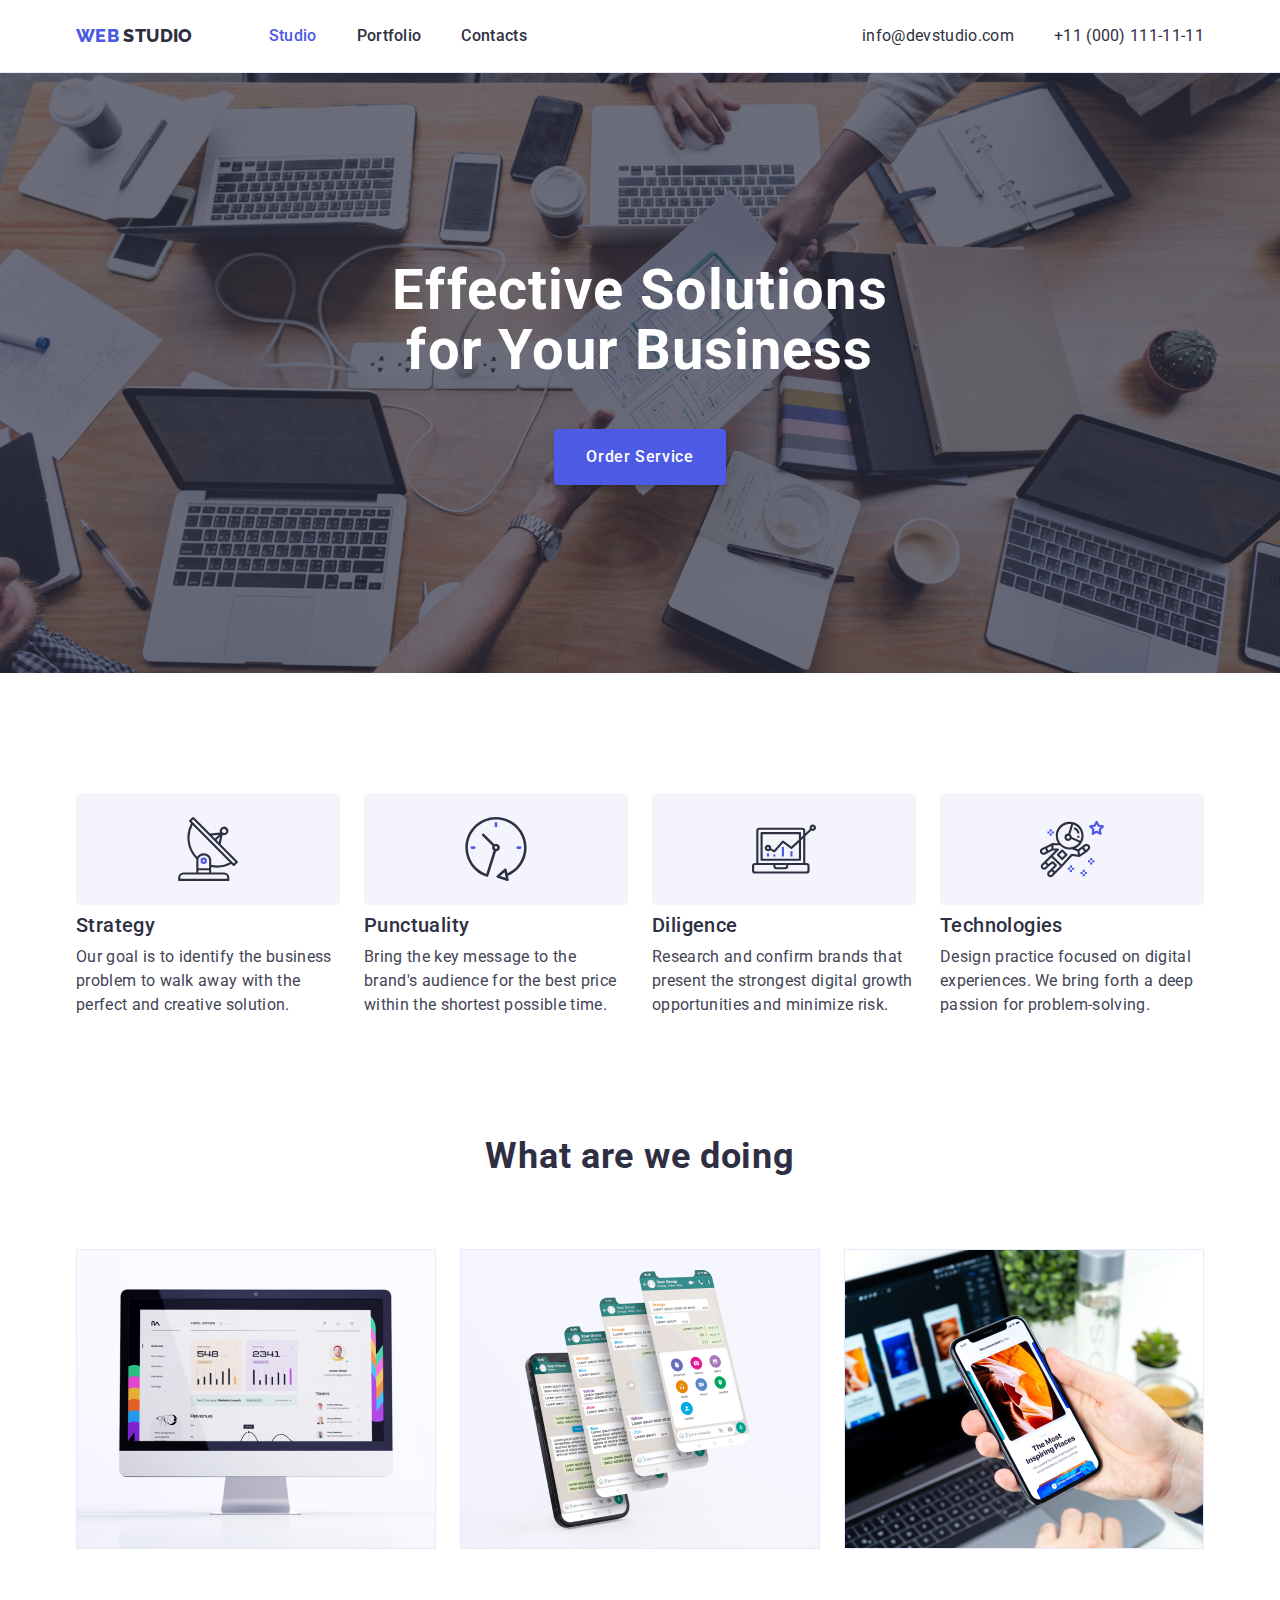
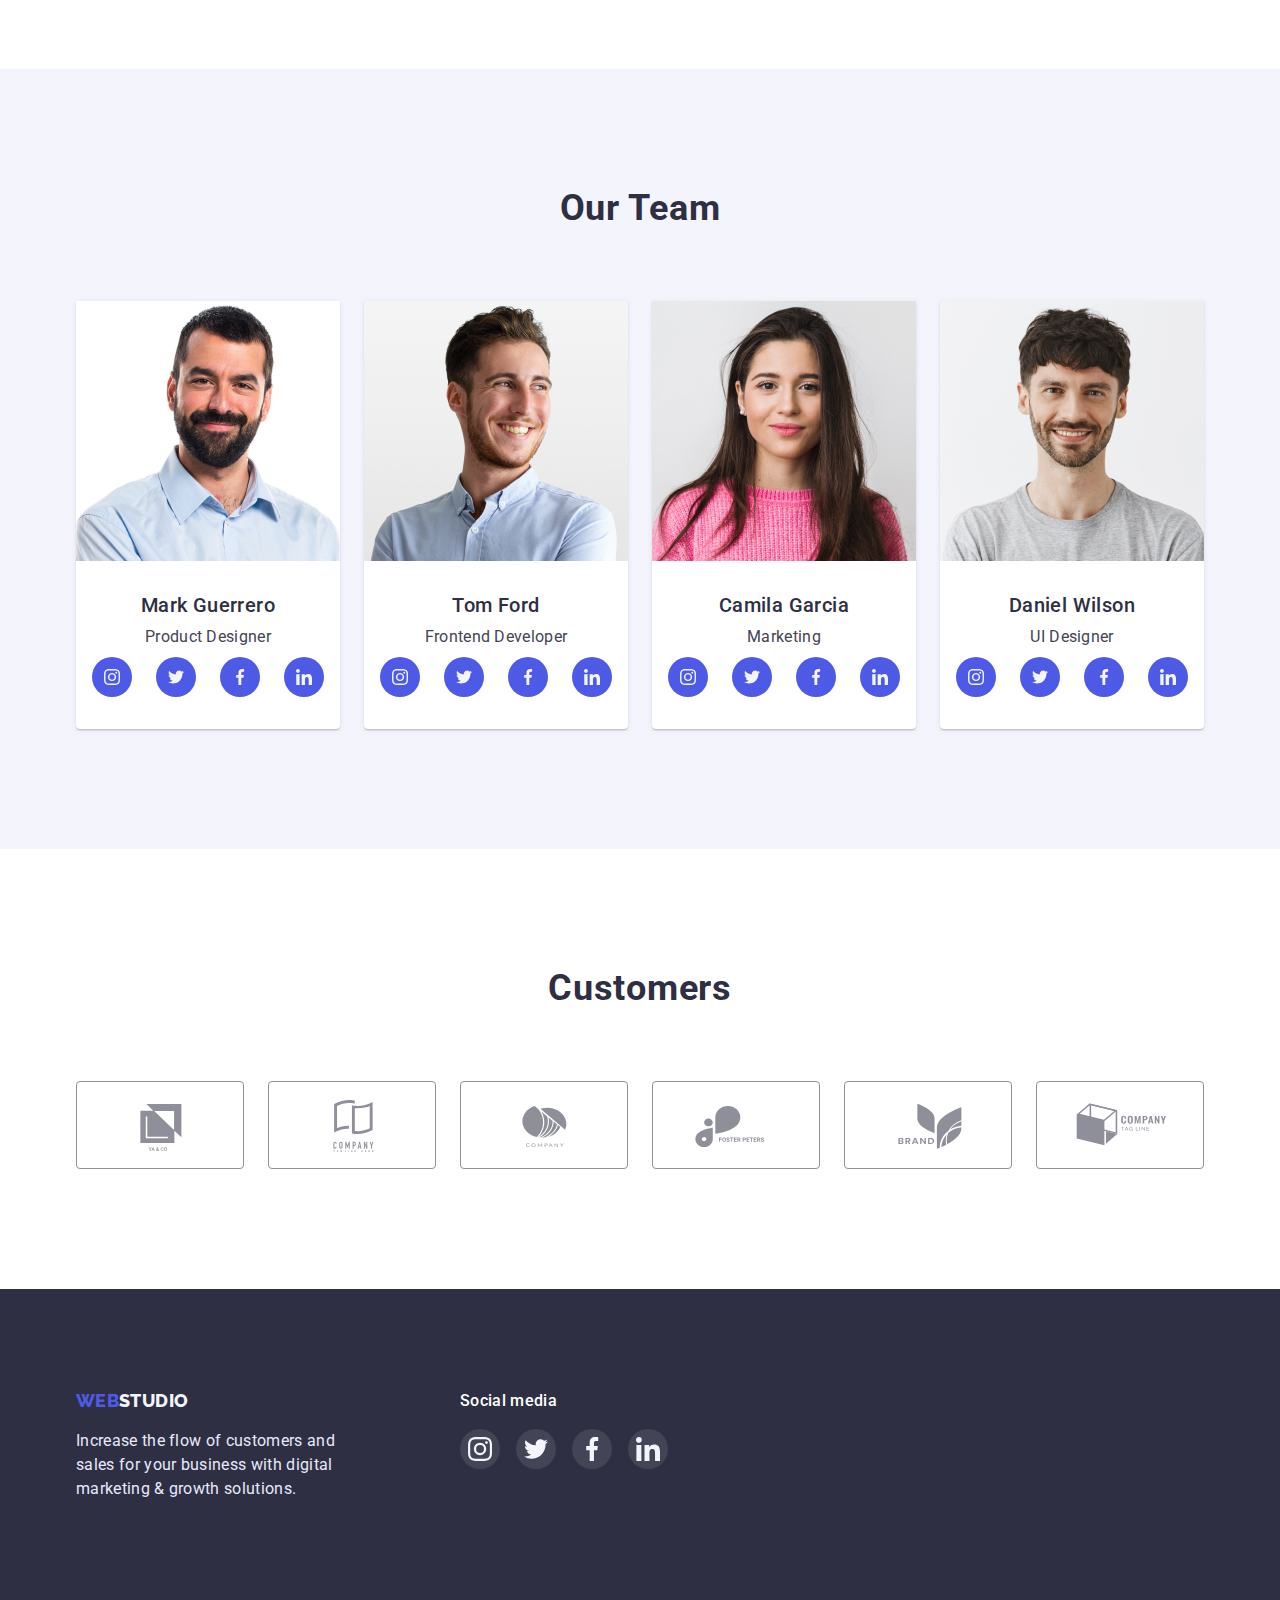
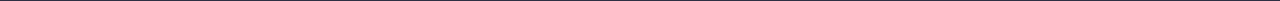
==== commit 3a460532: "26-01 changed" ====
--- a/index.html
+++ b/index.html
@@ -280,9 +280,8 @@
 			</section>
 		</main>
 		<footer>
-			<div class="container">
-				<ul class="footer-content">
-					<li class="footer-logo">
+			<div class="container footer-content">
+					<div class="footer-logo">
 						<a href="index.html" class="logo">
 							<span>WEB</span>
 							STUDIO
@@ -290,8 +289,8 @@
 						<p class="footer-text">
 							Increase the flow of customers and sales for your business with digital marketing & growth solutions.
 						</p>
-					</li>
-					<li class="footer-media">
+					</div>
+					<div class="footer-media">
 						<p class="footer-text-media">Social media</p>
 						<ul class="footer-soc-media">
 							<li>
@@ -315,7 +314,7 @@
 								</svg></a>
 							</li>
 						</ul>
-					</li>
+					</div>
 				</ul>
 			</div>
 		</footer>
--- a/css/styles.css
+++ b/css/styles.css
@@ -15,7 +15,7 @@
 	--button-after: #404bbf;
 	--order-button-hover: #404bbf;
 	--nav-active: #404bbf;
-	--icons: #afb1b8;
+	--icons: #8e8f99;
 	--icons-after: #404bbf;
 	--footer-medias-hover: #31d0aa;
 
@@ -349,7 +349,6 @@
 	margin-right: 24px;
 }
 .portfolio-btn {
-	box-shadow: 0px 3px 1px rgba(0, 0, 0, 0.1), 0px 2px 1px rgba(0, 0, 0, 0.08), 0px 2px 2px rgba(0, 0, 0, 0.12);
 	border-radius: 4px;
 	border: 0;
 	padding: 12px 24px;
@@ -367,9 +366,11 @@
 }
 
 .portfolio-btn:hover,
-.portfolio-btn:focus {
+.portfolio-btn:focus,
+.portfolio-btn:active {
 	color: var(--primary-text-color);
 	background-color: var(--main-blue);
+	box-shadow: 0px 3px 1px rgba(0, 0, 0, 0.1), 0px 2px 1px rgba(0, 0, 0, 0.08), 0px 2px 2px rgba(0, 0, 0, 0.12);
 }
 .cards h2 {
 	font-weight: 500;
@@ -400,6 +401,19 @@
 	border-top: 0;
 }
 
+.card-link {
+	display: block;
+	outline: 1px solid var(--footer-text-color: );
+	box-shadow: 0px 1px 6px rgba(46, 47, 66, 0.08);
+	color: var(--main-dark);
+}
+
+.card-link:hover,
+.card-link:focus {
+	outline: 0.5px solid var(--portfolio-team-bgc)
+	box-shadow: 0px 1px 6px rgba(46, 47, 66, 0.08), 0px 1px 1px rgba(46, 47, 66, 0.16), 0px 2px 1px rgba(46, 47, 66, 0.08);
+}
+
 .item h2 {
 	margin-bottom: 8px;
 }
@@ -417,11 +431,6 @@
 .customers-list {
 	display: flex;
 	gap: 24px;
-	margin-bottom: 120px;
-}
-
-.custom-content {
-	color: var(--icons);
 }
 
 .custom-icons {
@@ -430,7 +439,7 @@
 	text-align: center;
 	border: 1px solid currentColor;
 	border-radius: 4px;
-	color: currentColor;
+	color: var(--icons);
 
 	display: flex;
 	justify-content: center;
